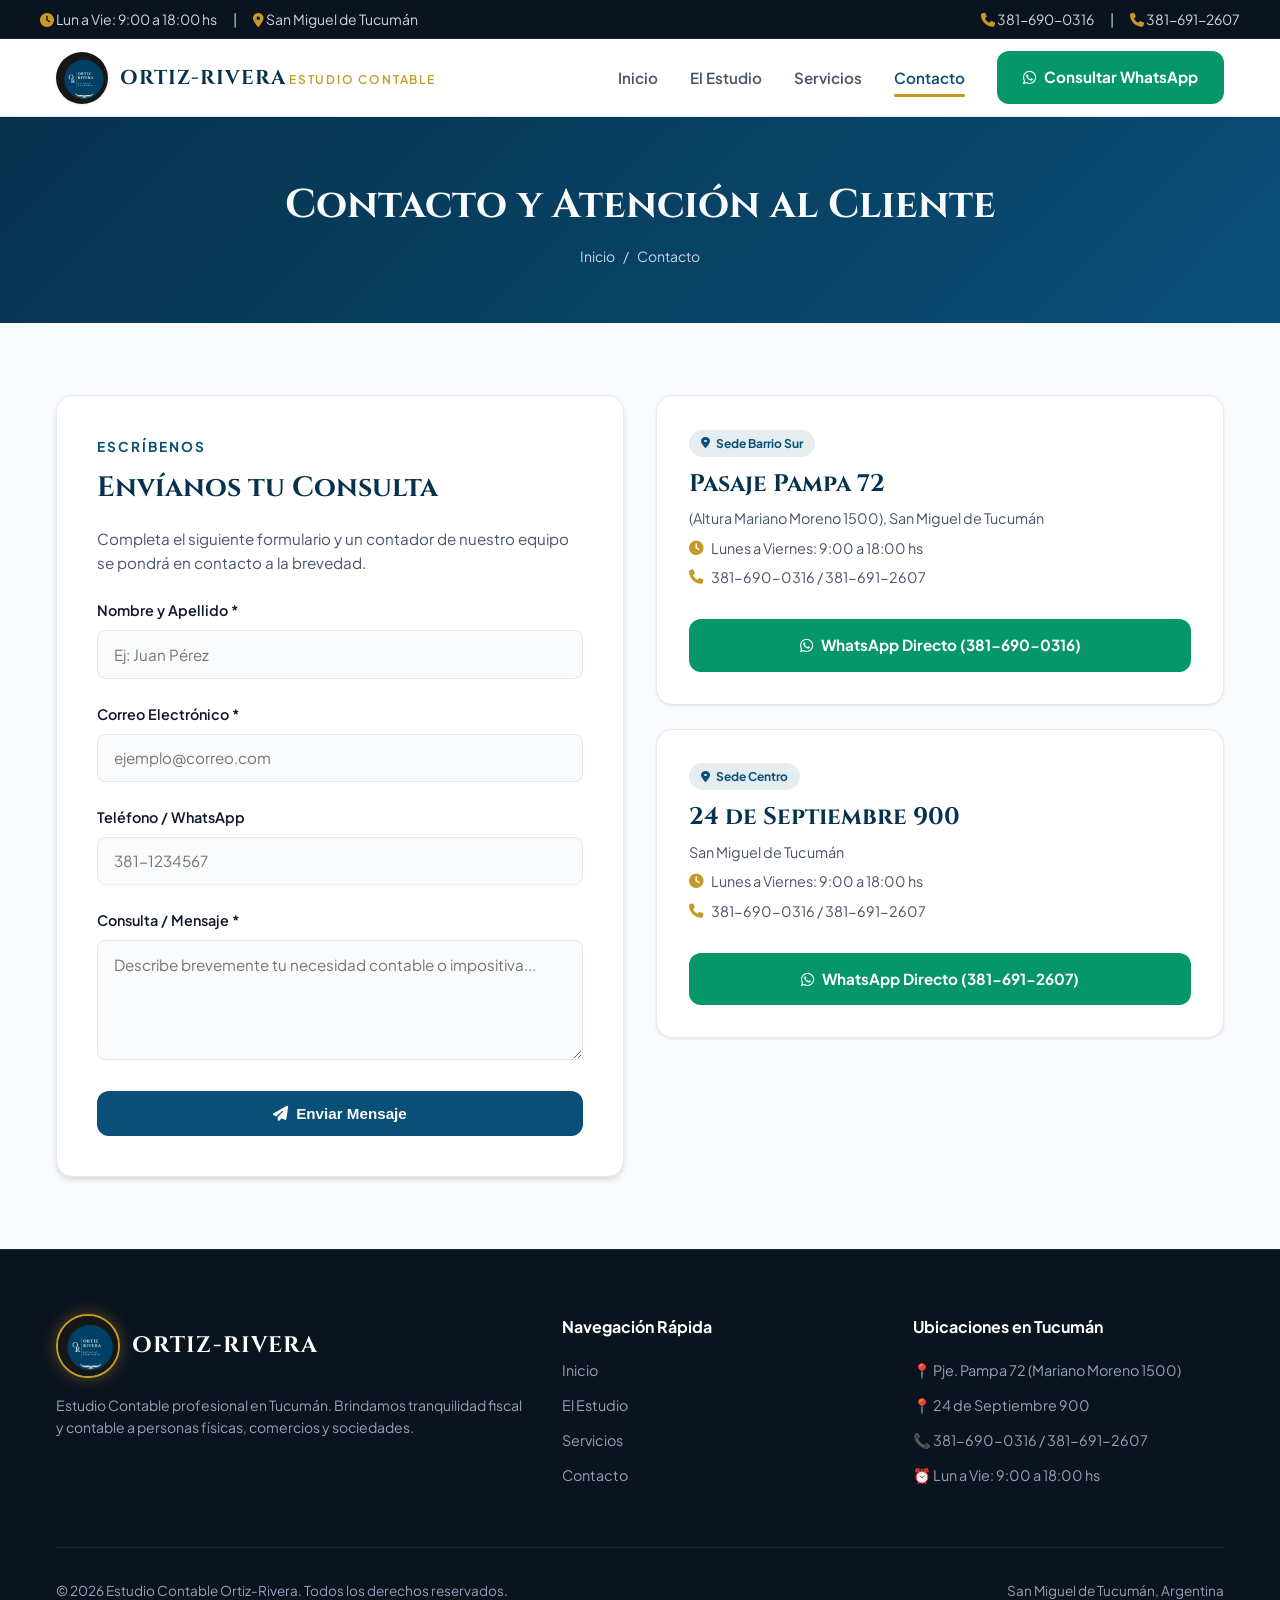
==== contacto.html @ a50202bd "Initial commit - Estudio Contable Ortiz-Rivera" ====
<!DOCTYPE html>
<html lang="es">
<head>
    <meta charset="UTF-8">
    <meta name="viewport" content="width=device-width, initial-scale=1.0">
    <title>Contacto y Sucursales | Estudio Contable Ortiz-Rivera Tucumán</title>
    <meta name="description" content="Contacta al Estudio Contable Ortiz-Rivera en San Miguel de Tucumán. Sedes en Pje. Pampa 72 y 24 de Septiembre 900. Teléfonos: 381-690-0316 y 381-691-2607.">
    <link rel="canonical" href="https://www.ortizrivera.com.ar/contacto.html">
    
    <!-- Open Graph -->
    <meta property="og:title" content="Contacto | Estudio Contable Ortiz-Rivera">
    <meta property="og:description" content="Ubicaciones, teléfonos y atención directa por WhatsApp en San Miguel de Tucumán.">
    <meta property="og:image" content="images/logo.png">
    <meta property="og:url" content="https://www.ortizrivera.com.ar/contacto.html">
    
    <!-- Estilos y Fuentes -->
    <link rel="stylesheet" href="style.css">
    <link rel="stylesheet" href="https://cdnjs.cloudflare.com/ajax/libs/font-awesome/6.4.0/css/all.min.css">
    <link rel="preconnect" href="https://fonts.googleapis.com">
    <link rel="preconnect" href="https://fonts.gstatic.com" crossorigin>
    <link href="https://fonts.googleapis.com/css2?family=Cinzel:wght@500;700&family=Plus+Jakarta+Sans:wght@300;400;500;600;700&display=swap" rel="stylesheet">
    
    <!-- JavaScript -->
    <script src="script.js" defer></script>

    <style>
        .form-feedback {
            display: none;
            padding: 1rem;
            border-radius: var(--radius-md);
            margin-top: 1rem;
            font-size: 0.9rem;
            font-weight: 600;
        }
        .form-feedback.success {
            background-color: #D1FAE5;
            color: #065F46;
            border: 1px solid #10B981;
        }
        .form-feedback.error {
            background-color: #FEE2E2;
            color: #991B1B;
            border: 1px solid #EF4444;
        }
    </style>
</head>
<body>

    <!-- Enlace de Salto para Accesibilidad -->
    <a href="#main-content" class="skip-link">Saltar al contenido principal</a>

    <!-- Top Bar -->
    <div class="top-bar">
        <div class="top-bar-container">
            <div class="top-bar-info">
                <span><i class="fa-solid fa-clock" aria-hidden="true"></i> Lun a Vie: 9:00 a 18:00 hs</span>
                <span>|</span>
                <span><i class="fa-solid fa-location-dot" aria-hidden="true"></i> San Miguel de Tucumán</span>
            </div>
            <div class="top-bar-phones">
                <a href="tel:3816900316"><i class="fa-solid fa-phone" aria-hidden="true"></i> 381-690-0316</a>
                <span>|</span>
                <a href="tel:3816912607"><i class="fa-solid fa-phone" aria-hidden="true"></i> 381-691-2607</a>
            </div>
        </div>
    </div>

    <!-- Navegación -->
    <header class="site-header">
        <div class="nav-container">
            <a href="index.html" class="brand-logo">
                <img src="images/logo.png" alt="Logo Estudio Contable Ortiz-Rivera">
                <div class="brand-title-group">
                    <span class="brand-title">ORTIZ-RIVERA</span>
                    <span class="brand-subtitle">Estudio Contable</span>
                </div>
            </a>

            <button class="mobile-toggle" id="mobile-toggle" aria-label="Abrir menú de navegación" aria-expanded="false" aria-controls="nav-menu">
                <i class="fa-solid fa-bars" aria-hidden="true"></i>
            </button>

            <nav>
                <ul class="nav-menu" id="nav-menu">
                    <li><a href="index.html" class="nav-link">Inicio</a></li>
                    <li><a href="nosotros.html" class="nav-link">El Estudio</a></li>
                    <li><a href="servicios.html" class="nav-link">Servicios</a></li>
                    <li><a href="contacto.html" class="nav-link active" aria-current="page">Contacto</a></li>
                    <li>
                        <a href="https://wa.me/5493816900316?text=Hola,%20quisiera%20hacer%20una%20consulta%20contable" target="_blank" class="btn btn-whatsapp">
                            <i class="fa-brands fa-whatsapp" aria-hidden="true"></i> Consultar WhatsApp
                        </a>
                    </li>
                </ul>
            </nav>
        </div>
    </header>

    <!-- Encabezado de la Página -->
    <div class="page-header">
        <h1>Contacto y Atención al Cliente</h1>
        <div class="breadcrumbs">
            <a href="index.html">Inicio</a>
            <span>/</span>
            <span>Contacto</span>
        </div>
    </div>

    <!-- Contenido Principal -->
    <main id="main-content">

        <section class="section-padding">
            <div class="container">
                <div class="grid-2">

                    <!-- Formulario de Contacto -->
                    <div class="contact-form">
                        <span class="section-tag">Escríbenos</span>
                        <h2 class="card-title" style="font-size: 1.75rem; margin-bottom: 1rem;">Envíanos tu Consulta</h2>
                        <p style="color: var(--text-secondary); margin-bottom: 1.5rem; font-size: 0.95rem;">
                            Completa el siguiente formulario y un contador de nuestro equipo se pondrá en contacto a la brevedad.
                        </p>

                        <form id="contact-form" novalidate>
                            <div class="form-group">
                                <label for="nombre" class="form-label">Nombre y Apellido *</label>
                                <input type="text" id="nombre" name="nombre" class="form-control" placeholder="Ej: Juan Pérez" required>
                            </div>

                            <div class="form-group">
                                <label for="email" class="form-label">Correo Electrónico *</label>
                                <input type="email" id="email" name="email" class="form-control" placeholder="ejemplo@correo.com" required>
                            </div>

                            <div class="form-group">
                                <label for="telefono" class="form-label">Teléfono / WhatsApp</label>
                                <input type="tel" id="telefono" name="telefono" class="form-control" placeholder="381-1234567">
                            </div>

                            <div class="form-group">
                                <label for="mensaje" class="form-label">Consulta / Mensaje *</label>
                                <textarea id="mensaje" name="mensaje" class="form-control" placeholder="Describe brevemente tu necesidad contable o impositiva..." required></textarea>
                            </div>

                            <button type="submit" class="btn btn-primary" style="width: 100%;">
                                <i class="fa-solid fa-paper-plane" aria-hidden="true"></i> Enviar Mensaje
                            </button>

                            <div id="form-feedback" class="form-feedback" aria-live="polite"></div>
                        </form>
                    </div>

                    <!-- Información de Sedes -->
                    <div style="display: flex; flex-direction: column; gap: 1.5rem;">
                        <div class="branch-card">
                            <div>
                                <span class="branch-badge"><i class="fa-solid fa-location-dot" aria-hidden="true"></i> Sede Barrio Sur</span>
                                <h3 class="branch-name">Pasaje Pampa 72</h3>
                                <p class="branch-detail">(Altura Mariano Moreno 1500), San Miguel de Tucumán</p>
                                <p class="branch-detail"><i class="fa-solid fa-clock" aria-hidden="true"></i> Lunes a Viernes: 9:00 a 18:00 hs</p>
                                <p class="branch-detail"><i class="fa-solid fa-phone" aria-hidden="true"></i> 381-690-0316 / 381-691-2607</p>
                            </div>
                            <a href="https://wa.me/5493816900316?text=Hola,%20quisiera%20coordinar%20una%20reunion%20en%20Pje%20Pampa%2072" target="_blank" class="btn btn-whatsapp">
                                <i class="fa-brands fa-whatsapp" aria-hidden="true"></i> WhatsApp Directo (381-690-0316)
                            </a>
                        </div>

                        <div class="branch-card">
                            <div>
                                <span class="branch-badge"><i class="fa-solid fa-location-dot" aria-hidden="true"></i> Sede Centro</span>
                                <h3 class="branch-name">24 de Septiembre 900</h3>
                                <p class="branch-detail">San Miguel de Tucumán</p>
                                <p class="branch-detail"><i class="fa-solid fa-clock" aria-hidden="true"></i> Lunes a Viernes: 9:00 a 18:00 hs</p>
                                <p class="branch-detail"><i class="fa-solid fa-phone" aria-hidden="true"></i> 381-690-0316 / 381-691-2607</p>
                            </div>
                            <a href="https://wa.me/5493816912607?text=Hola,%20quisiera%20coordinar%20una%20reunion%20en%2024%20de%20Septiembre%20900" target="_blank" class="btn btn-whatsapp">
                                <i class="fa-brands fa-whatsapp" aria-hidden="true"></i> WhatsApp Directo (381-691-2607)
                            </a>
                        </div>
                    </div>

                </div>
            </div>
        </section>

    </main>

    <!-- Footer -->
    <footer class="site-footer">
        <div class="container">
            <div class="footer-grid">
                <div>
                    <div class="footer-brand">
                        <img src="images/logo.png" alt="Logo Ortiz-Rivera">
                        <span>ORTIZ-RIVERA</span>
                    </div>
                    <p style="font-size: 0.875rem; line-height: 1.6;">Estudio Contable profesional en Tucumán. Brindamos tranquilidad fiscal y contable a personas físicas, comercios y sociedades.</p>
                </div>
                <div>
                    <h4 class="footer-title">Navegación Rápida</h4>
                    <ul class="footer-links">
                        <li><a href="index.html">Inicio</a></li>
                        <li><a href="nosotros.html">El Estudio</a></li>
                        <li><a href="servicios.html">Servicios</a></li>
                        <li><a href="contacto.html">Contacto</a></li>
                    </ul>
                </div>
                <div>
                    <h4 class="footer-title">Ubicaciones en Tucumán</h4>
                    <ul class="footer-links">
                        <li>📍 Pje. Pampa 72 (Mariano Moreno 1500)</li>
                        <li>📍 24 de Septiembre 900</li>
                        <li>📞 381-690-0316 / 381-691-2607</li>
                        <li>⏰ Lun a Vie: 9:00 a 18:00 hs</li>
                    </ul>
                </div>
            </div>
            <div class="footer-bottom">
                <p>&copy; 2026 Estudio Contable Ortiz-Rivera. Todos los derechos reservados.</p>
                <p>San Miguel de Tucumán, Argentina</p>
            </div>
        </div>
    </footer>

</body>
</html>
---- style.css ----
/* ==========================================================================
   Estudio Contable Ortiz-Rivera - Hoja de Estilos Principal (style.css)
   Diseño Responsive, Accesible y Optimizado para SEO
   ========================================================================== */

/* --- Variables CSS --- */
:root {
    --primary-navy: #0A4F78;
    --dark-navy: #06324D;
    --light-navy: #13679A;
    --gold-accent: #C59B27;
    --gold-hover: #D97706;
    --whatsapp-green: #059669;
    --whatsapp-hover: #047857;
    
    --bg-light: #F8FAFC;
    --bg-white: #FFFFFF;
    --bg-dark: #0B131F;
    --surface-card: #FFFFFF;
    
    --text-primary: #0F172A;
    --text-secondary: #475569;
    --text-muted: #64748B;
    --text-light: #F8FAFC;
    
    --border-color: #E2E8F0;
    --border-focus: #0A4F78;
    
    --font-serif: 'Cinzel', serif;
    --font-sans: 'Plus Jakarta Sans', -apple-system, BlinkMacSystemFont, "Segoe UI", Roboto, sans-serif;
    
    --transition-fast: 0.2s ease;
    --transition-normal: 0.3s ease;
    --shadow-sm: 0 1px 3px rgba(0,0,0,0.08);
    --shadow-md: 0 4px 6px -1px rgba(0,0,0,0.1), 0 2px 4px -1px rgba(0,0,0,0.06);
    --shadow-lg: 0 10px 15px -3px rgba(0,0,0,0.1), 0 4px 6px -2px rgba(0,0,0,0.05);
    --shadow-xl: 0 20px 25px -5px rgba(0,0,0,0.1), 0 10px 10px -5px rgba(0,0,0,0.04);
    
    --radius-sm: 0.375rem;
    --radius-md: 0.5rem;
    --radius-lg: 0.75rem;
    --radius-xl: 1rem;
    --radius-full: 9999px;
}

/* --- Reset y Base --- */
*, *::before, *::after {
    box-sizing: border-box;
    margin: 0;
    padding: 0;
}

html {
    scroll-behavior: smooth;
    font-size: 16px;
}

body {
    font-family: var(--font-sans);
    background-color: var(--bg-light);
    color: var(--text-primary);
    line-height: 1.6;
    min-height: 100vh;
    display: flex;
    flex-direction: column;
}

main {
    flex: 1;
}

img {
    max-width: 100%;
    height: auto;
    display: block;
}

a {
    color: inherit;
    text-decoration: none;
    transition: color var(--transition-fast);
}

/* --- Accesibilidad: Enlace de Salto --- */
.skip-link {
    position: absolute;
    top: -100px;
    left: 1rem;
    background: var(--gold-accent);
    color: #000;
    padding: 0.75rem 1.25rem;
    font-weight: 700;
    border-radius: var(--radius-md);
    z-index: 9999;
    transition: top var(--transition-fast);
}

.skip-link:focus {
    top: 1rem;
}

:focus-visible {
    outline: 3px solid var(--gold-accent);
    outline-offset: 2px;
}

/* --- Top Bar --- */
.top-bar {
    background-color: var(--bg-dark);
    color: #CBD5E1;
    font-size: 0.875rem;
    padding: 0.5rem 1rem;
    border-bottom: 1px solid #1E293B;
}

.top-bar-container {
    max-width: 1200px;
    margin: 0 auto;
    display: flex;
    flex-wrap: wrap;
    justify-content: space-between;
    align-items: center;
    gap: 0.75rem;
}

.top-bar-info, .top-bar-phones {
    display: flex;
    align-items: center;
    gap: 1rem;
}

.top-bar-info i, .top-bar-phones i {
    color: var(--gold-accent);
}

.top-bar a:hover {
    color: var(--gold-accent);
}

/* --- Header & Navegación --- */
.site-header {
    position: sticky;
    top: 0;
    z-index: 1000;
    background-color: rgba(255, 255, 255, 0.96);
    backdrop-filter: blur(10px);
    border-bottom: 1px solid var(--border-color);
    box-shadow: var(--shadow-sm);
}

.nav-container {
    max-width: 1200px;
    margin: 0 auto;
    padding: 0.75rem 1rem;
    display: flex;
    justify-content: space-between;
    align-items: center;
}

.brand-logo {
    display: flex;
    align-items: center;
    gap: 0.75rem;
}

.brand-logo img {
    height: 52px;
    width: 52px;
    border-radius: var(--radius-full);
    object-fit: cover;
    box-shadow: var(--shadow-sm);
}

.brand-title {
    font-family: var(--font-serif);
    font-weight: 700;
    font-size: 1.25rem;
    color: var(--dark-navy);
    letter-spacing: 0.05em;
    line-height: 1.1;
}

.brand-subtitle {
    font-size: 0.75rem;
    font-weight: 600;
    color: var(--gold-accent);
    text-transform: uppercase;
    letter-spacing: 0.15em;
}

/* Menú de Navegación */
.nav-menu {
    display: flex;
    align-items: center;
    gap: 2rem;
    list-style: none;
}

.nav-link {
    font-weight: 600;
    font-size: 0.95rem;
    color: var(--text-secondary);
    padding: 0.5rem 0;
    position: relative;
}

.nav-link:hover, .nav-link.active {
    color: var(--primary-navy);
}

.nav-link.active::after {
    content: '';
    position: absolute;
    bottom: -2px;
    left: 0;
    width: 100%;
    height: 3px;
    background-color: var(--gold-accent);
    border-radius: var(--radius-full);
}

/* Botón Hamburguesa Móvil */
.mobile-toggle {
    display: none;
    background: none;
    border: none;
    font-size: 1.5rem;
    color: var(--dark-navy);
    cursor: pointer;
    padding: 0.5rem;
}

/* --- Componentes del Botón --- */
.btn {
    display: inline-flex;
    align-items: center;
    justify-content: center;
    gap: 0.5rem;
    padding: 0.75rem 1.5rem;
    font-weight: 700;
    font-size: 0.95rem;
    border-radius: var(--radius-lg);
    cursor: pointer;
    border: 2px solid transparent;
    transition: all var(--transition-normal);
}

.btn-primary {
    background-color: var(--primary-navy);
    color: var(--bg-white);
}

.btn-primary:hover {
    background-color: var(--dark-navy);
    box-shadow: var(--shadow-md);
}

.btn-gold {
    background-color: var(--gold-accent);
    color: #000;
}

.btn-gold:hover {
    background-color: var(--gold-hover);
    color: #000;
    box-shadow: var(--shadow-md);
}

.btn-whatsapp {
    background-color: var(--whatsapp-green);
    color: var(--bg-white);
}

.btn-whatsapp:hover {
    background-color: var(--whatsapp-hover);
    color: var(--bg-white);
    box-shadow: var(--shadow-md);
}

.btn-outline {
    border-color: var(--border-color);
    background-color: transparent;
    color: var(--text-primary);
}

.btn-outline:hover {
    background-color: var(--border-color);
}

/* --- Hero Section --- */
.hero-section {
    background: linear-gradient(135deg, #06324D 0%, #0A4F78 60%, #0F2537 100%);
    color: var(--text-light);
    padding: 5rem 1rem;
    position: relative;
    overflow: hidden;
}

.hero-container {
    max-width: 1200px;
    margin: 0 auto;
    display: grid;
    grid-template-columns: 1fr;
    gap: 3rem;
    align-items: center;
}

@media (min-width: 992px) {
    .hero-container {
        grid-template-columns: 1.2fr 0.8fr;
    }
}

.hero-badge {
    display: inline-flex;
    align-items: center;
    gap: 0.5rem;
    background: rgba(255, 255, 255, 0.12);
    backdrop-filter: blur(5px);
    padding: 0.4rem 1rem;
    border-radius: var(--radius-full);
    font-size: 0.85rem;
    font-weight: 600;
    color: var(--gold-accent);
    border: 1px solid rgba(255, 255, 255, 0.15);
    margin-bottom: 1rem;
}

.hero-title {
    font-family: var(--font-serif);
    font-size: 2.5rem;
    font-weight: 700;
    line-height: 1.2;
    margin-bottom: 1.25rem;
}

@media (min-width: 768px) {
    .hero-title {
        font-size: 3.25rem;
    }
}

.hero-description {
    font-size: 1.125rem;
    color: #E2E8F0;
    margin-bottom: 2rem;
    max-width: 650px;
}

.hero-actions {
    display: flex;
    flex-wrap: wrap;
    gap: 1rem;
}

.hero-logo-wrapper {
    display: flex;
    justify-content: center;
    align-items: center;
}

.hero-logo-card {
    width: 260px;
    height: 260px;
    border-radius: var(--radius-full);
    padding: 8px;
    background: linear-gradient(135deg, var(--gold-accent), var(--primary-navy));
    box-shadow: var(--shadow-xl);
}

.hero-logo-card img {
    width: 100%;
    height: 100%;
    border-radius: var(--radius-full);
    object-fit: cover;
}

/* --- Breadcrumbs / Encabezado Interno --- */
.page-header {
    background: linear-gradient(135deg, var(--dark-navy) 0%, var(--primary-navy) 100%);
    color: var(--text-light);
    padding: 3.5rem 1rem;
    text-align: center;
}

.page-header h1 {
    font-family: var(--font-serif);
    font-size: 2.5rem;
    font-weight: 700;
    margin-bottom: 0.5rem;
}

.breadcrumbs {
    display: flex;
    justify-content: center;
    gap: 0.5rem;
    font-size: 0.875rem;
    color: #CBD5E1;
}

.breadcrumbs a:hover {
    color: var(--gold-accent);
}

/* --- Contenedor Global y Secciones --- */
.container {
    max-width: 1200px;
    margin: 0 auto;
    padding: 0 1rem;
}

.section-padding {
    padding: 4.5rem 0;
}

.section-title-wrapper {
    text-align: center;
    max-width: 700px;
    margin: 0 auto 3.5rem auto;
}

.section-tag {
    font-size: 0.85rem;
    font-weight: 700;
    text-transform: uppercase;
    letter-spacing: 0.15em;
    color: var(--primary-navy);
    margin-bottom: 0.5rem;
    display: block;
}

.section-title {
    font-family: var(--font-serif);
    font-size: 2.25rem;
    color: var(--dark-navy);
    font-weight: 700;
    line-height: 1.25;
}

.section-description {
    color: var(--text-secondary);
    font-size: 1.05rem;
    margin-top: 0.75rem;
}

/* --- Grillas y Cards --- */
.grid-2 {
    display: grid;
    grid-template-columns: 1fr;
    gap: 2rem;
}

.grid-3 {
    display: grid;
    grid-template-columns: 1fr;
    gap: 2rem;
}

@media (min-width: 768px) {
    .grid-2 { grid-template-columns: repeat(2, 1fr); }
    .grid-3 { grid-template-columns: repeat(2, 1fr); }
}

@media (min-width: 1024px) {
    .grid-3 { grid-template-columns: repeat(3, 1fr); }
}

.card {
    background-color: var(--surface-card);
    border-radius: var(--radius-xl);
    padding: 2rem;
    border: 1px solid var(--border-color);
    box-shadow: var(--shadow-sm);
    transition: transform var(--transition-normal), box-shadow var(--transition-normal);
}

.card:hover {
    transform: translateY(-4px);
    box-shadow: var(--shadow-lg);
}

.card-icon {
    width: 56px;
    height: 56px;
    background-color: rgba(10, 79, 120, 0.08);
    color: var(--primary-navy);
    border-radius: var(--radius-lg);
    display: flex;
    align-items: center;
    justify-content: center;
    font-size: 1.5rem;
    margin-bottom: 1.25rem;
}

.card-title {
    font-family: var(--font-serif);
    font-size: 1.25rem;
    color: var(--dark-navy);
    font-weight: 700;
    margin-bottom: 0.75rem;
}

.card-text {
    color: var(--text-secondary);
    font-size: 0.95rem;
    margin-bottom: 1.25rem;
}

.card-list {
    list-style: none;
    font-size: 0.875rem;
    color: var(--text-muted);
}

.card-list li {
    display: flex;
    align-items: center;
    gap: 0.5rem;
    margin-bottom: 0.5rem;
}

.card-list li i {
    color: var(--whatsapp-green);
}

/* --- Sucursales / Tarjetas de Ubicación --- */
.branch-card {
    background-color: var(--bg-white);
    border-radius: var(--radius-xl);
    border: 1px solid var(--border-color);
    padding: 2rem;
    display: flex;
    flex-direction: column;
    justify-content: space-between;
    gap: 1.5rem;
    box-shadow: var(--shadow-sm);
}

.branch-badge {
    display: inline-flex;
    align-items: center;
    gap: 0.4rem;
    background-color: rgba(10, 79, 120, 0.1);
    color: var(--primary-navy);
    font-weight: 700;
    font-size: 0.75rem;
    padding: 0.25rem 0.75rem;
    border-radius: var(--radius-full);
}

.branch-name {
    font-family: var(--font-serif);
    font-size: 1.5rem;
    color: var(--dark-navy);
    font-weight: 700;
    margin: 0.5rem 0 0.25rem 0;
}

.branch-detail {
    font-size: 0.9rem;
    color: var(--text-secondary);
    display: flex;
    align-items: center;
    gap: 0.5rem;
    margin-bottom: 0.4rem;
}

.branch-detail i {
    color: var(--gold-accent);
}

/* --- Formulario de Contacto --- */
.contact-form {
    background-color: var(--bg-white);
    padding: 2.5rem;
    border-radius: var(--radius-xl);
    border: 1px solid var(--border-color);
    box-shadow: var(--shadow-md);
}

.form-group {
    margin-bottom: 1.5rem;
}

.form-label {
    display: block;
    font-weight: 600;
    font-size: 0.9rem;
    color: var(--text-primary);
    margin-bottom: 0.5rem;
}

.form-control {
    width: 100%;
    padding: 0.85rem 1rem;
    font-family: var(--font-sans);
    font-size: 0.95rem;
    border: 1px solid var(--border-color);
    border-radius: var(--radius-md);
    background-color: var(--bg-light);
    transition: border-color var(--transition-fast), box-shadow var(--transition-fast);
}

.form-control:focus {
    outline: none;
    border-color: var(--primary-navy);
    background-color: var(--bg-white);
    box-shadow: 0 0 0 3px rgba(10, 79, 120, 0.15);
}

textarea.form-control {
    resize: vertical;
    min-height: 120px;
}

/* --- Footer --- */
.site-footer {
    background-color: var(--bg-dark);
    color: #94A3B8;
    padding: 4rem 0 2rem 0;
    border-top: 1px solid #1E293B;
}

.footer-grid {
    display: grid;
    grid-template-columns: 1fr;
    gap: 2.5rem;
    margin-bottom: 3rem;
}

@media (min-width: 768px) {
    .footer-grid {
        grid-template-columns: 1.5fr 1fr 1fr;
    }
}

.footer-brand {
    display: flex;
    align-items: center;
    gap: 0.75rem;
    margin-bottom: 1rem;
}

.footer-brand img {
    height: 64px;
    width: 64px;
    border-radius: var(--radius-full);
    border: 2.5px solid var(--gold-accent);
    box-shadow: 0 0 16px rgba(197, 155, 39, 0.4);
    background-color: var(--primary-navy);
    object-fit: cover;
    transition: transform var(--transition-normal);
}

.footer-brand img:hover {
    transform: scale(1.08);
}

.footer-brand span {
    font-family: var(--font-serif);
    font-size: 1.4rem;
    color: var(--bg-white);
    font-weight: 700;
    letter-spacing: 0.05em;
}

.footer-title {
    color: var(--bg-white);
    font-size: 1rem;
    font-weight: 700;
    margin-bottom: 1.25rem;
}

.footer-links {
    list-style: none;
    font-size: 0.9rem;
}

.footer-links li {
    margin-bottom: 0.75rem;
}

.footer-links a:hover {
    color: var(--gold-accent);
}

.footer-bottom {
    border-top: 1px solid #1E293B;
    padding-top: 2rem;
    display: flex;
    flex-wrap: wrap;
    justify-content: space-between;
    align-items: center;
    gap: 1rem;
    font-size: 0.85rem;
}

/* Responsive Menu Dropdown */
@media (max-width: 767px) {
    .mobile-toggle {
        display: block;
    }
    
    .nav-menu {
        position: absolute;
        top: 100%;
        left: 0;
        width: 100%;
        background-color: var(--bg-white);
        flex-direction: column;
        align-items: flex-start;
        padding: 1.5rem;
        gap: 1.25rem;
        border-bottom: 1px solid var(--border-color);
        box-shadow: var(--shadow-md);
        display: none;
    }
    
    .nav-menu.show {
        display: flex;
    }
}
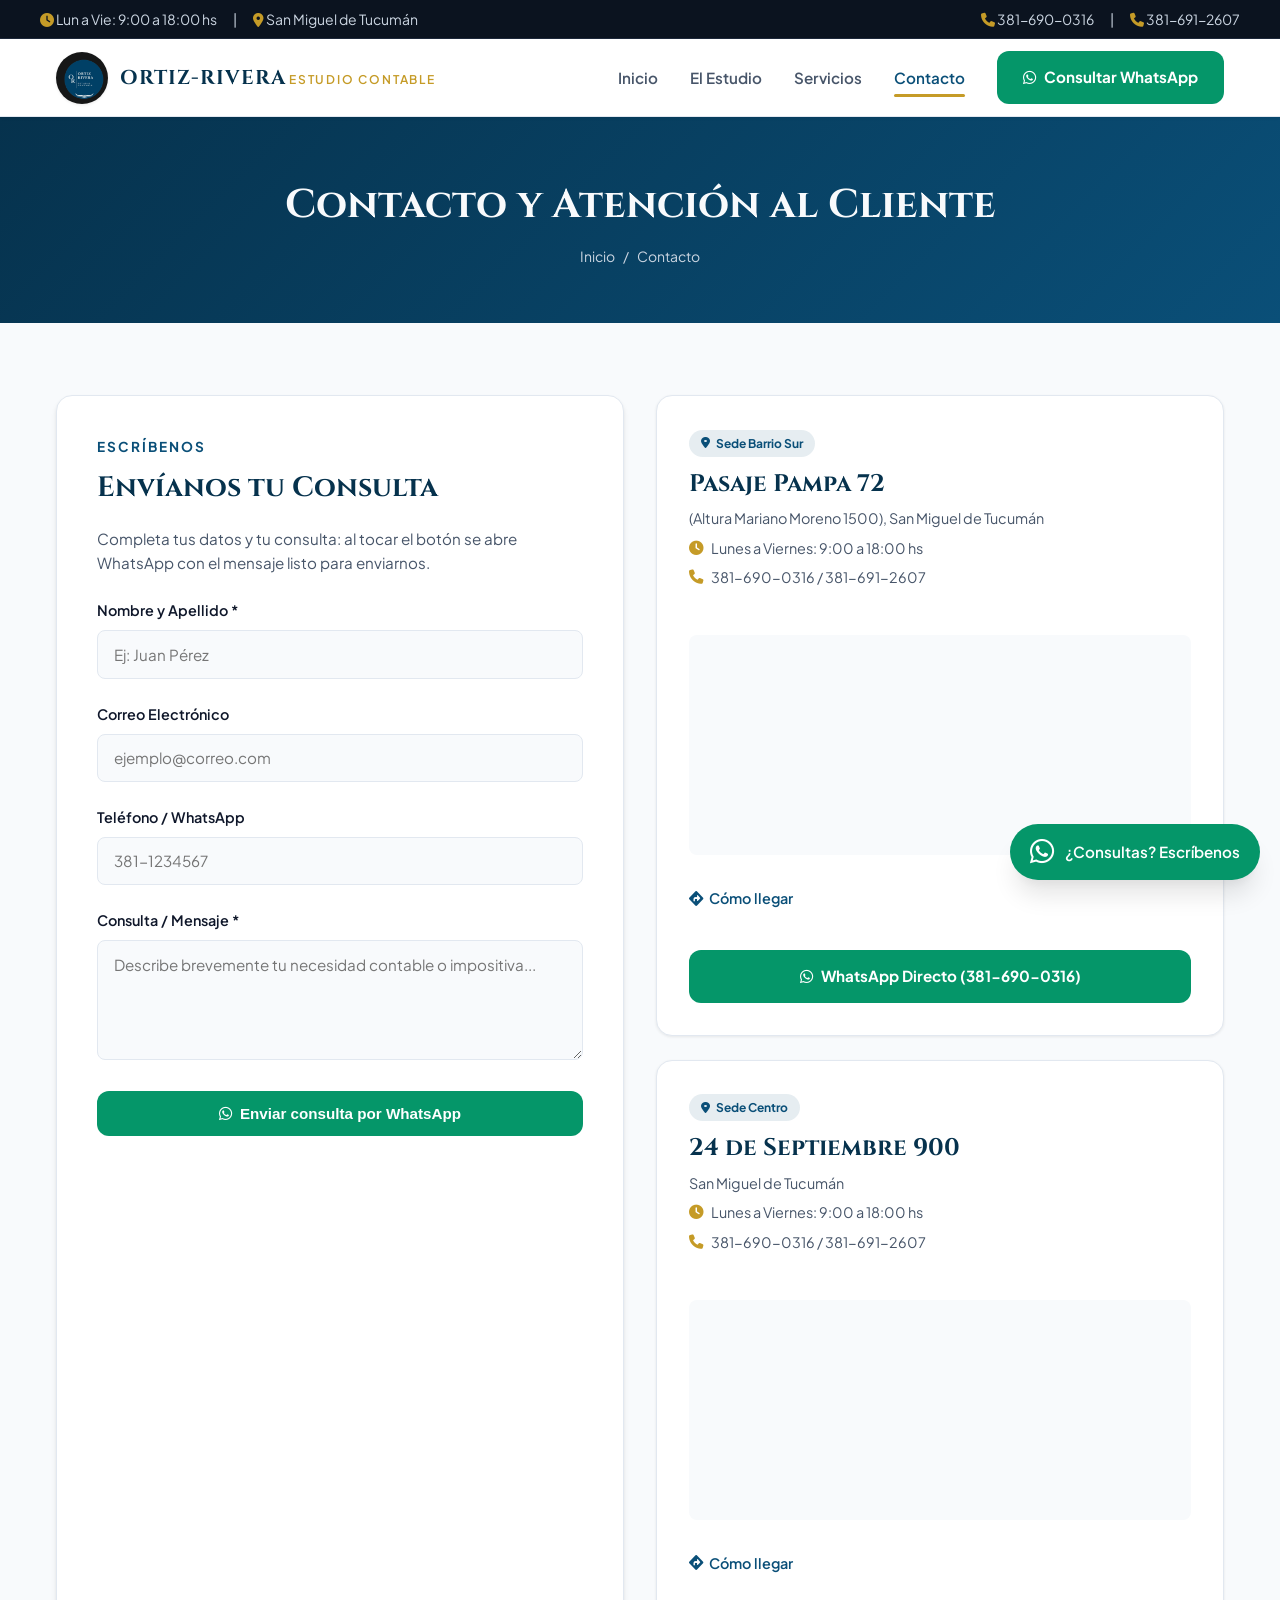
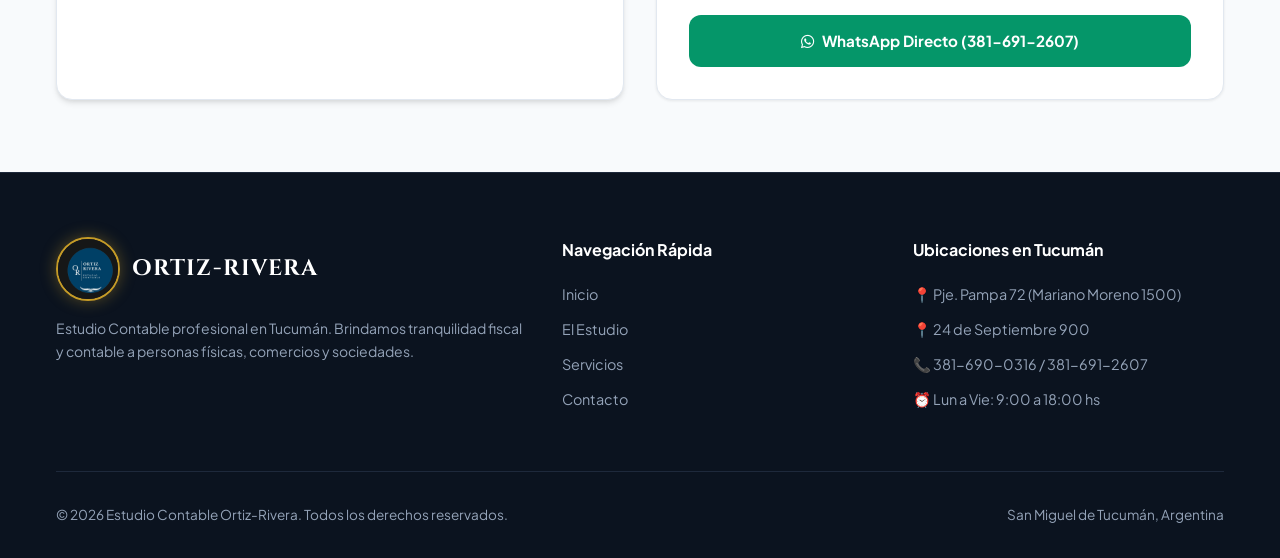
==== commit 48f3b023: "Mejoras: ARCA, formulario, SEO, mapas, favicon y botón WhatsApp" ====
--- a/contacto.html
+++ b/contacto.html
@@ -5,13 +5,26 @@
     <meta name="viewport" content="width=device-width, initial-scale=1.0">
     <title>Contacto y Sucursales | Estudio Contable Ortiz-Rivera Tucumán</title>
     <meta name="description" content="Contacta al Estudio Contable Ortiz-Rivera en San Miguel de Tucumán. Sedes en Pje. Pampa 72 y 24 de Septiembre 900. Teléfonos: 381-690-0316 y 381-691-2607.">
-    <link rel="canonical" href="https://www.ortizrivera.com.ar/contacto.html">
+    <link rel="canonical" href="https://www.ortizrivera.com.ar/contacto">
     
     <!-- Open Graph -->
     <meta property="og:title" content="Contacto | Estudio Contable Ortiz-Rivera">
     <meta property="og:description" content="Ubicaciones, teléfonos y atención directa por WhatsApp en San Miguel de Tucumán.">
-    <meta property="og:image" content="images/logo.png">
-    <meta property="og:url" content="https://www.ortizrivera.com.ar/contacto.html">
+    <meta property="og:url" content="https://www.ortizrivera.com.ar/contacto">
+    <meta property="og:image" content="https://www.ortizrivera.com.ar/images/og-image.jpg">
+    <meta property="og:image:width" content="1200">
+    <meta property="og:image:height" content="630">
+    <meta property="og:image:alt" content="Estudio Contable Ortiz-Rivera - San Miguel de Tucumán">
+    <meta property="og:locale" content="es_AR">
+    <meta property="og:site_name" content="Estudio Contable Ortiz-Rivera">
+    <meta name="twitter:card" content="summary_large_image">
+
+    <!-- Íconos -->
+    <link rel="icon" href="/favicon.ico" sizes="any">
+    <link rel="icon" type="image/png" sizes="32x32" href="/images/favicon-32.png">
+    <link rel="icon" type="image/png" sizes="192x192" href="/images/favicon-192.png">
+    <link rel="apple-touch-icon" href="/images/apple-touch-icon.png">
+    <meta name="theme-color" content="#0A4F78">
     
     <!-- Estilos y Fuentes -->
     <link rel="stylesheet" href="style.css">
@@ -20,6 +33,98 @@
     <link rel="preconnect" href="https://fonts.gstatic.com" crossorigin>
     <link href="https://fonts.googleapis.com/css2?family=Cinzel:wght@500;700&family=Plus+Jakarta+Sans:wght@300;400;500;600;700&display=swap" rel="stylesheet">
     
+    <!-- Datos estructurados para Google -->
+    <script type="application/ld+json">
+{
+  "@context": "https://schema.org",
+  "@graph": [
+    {
+      "@type": "Organization",
+      "@id": "https://www.ortizrivera.com.ar/#organizacion",
+      "name": "Estudio Contable Ortiz-Rivera",
+      "url": "https://www.ortizrivera.com.ar/",
+      "logo": "https://www.ortizrivera.com.ar/images/favicon-192.png",
+      "telephone": "+54 381 690-0316",
+      "contactPoint": [
+        {
+          "@type": "ContactPoint",
+          "telephone": "+54 381 690-0316",
+          "contactType": "customer service",
+          "areaServed": "AR",
+          "availableLanguage": "Spanish"
+        }
+      ]
+    },
+    {
+      "@type": "AccountingService",
+      "name": "Estudio Contable Ortiz-Rivera - Sede Barrio Sur",
+      "parentOrganization": {
+        "@id": "https://www.ortizrivera.com.ar/#organizacion"
+      },
+      "url": "https://www.ortizrivera.com.ar/contacto",
+      "image": "https://www.ortizrivera.com.ar/images/og-image.jpg",
+      "telephone": "+54 381 690-0316",
+      "priceRange": "$$",
+      "address": {
+        "@type": "PostalAddress",
+        "streetAddress": "Pasaje Pampa 72 (altura Mariano Moreno 1500)",
+        "addressLocality": "San Miguel de Tucumán",
+        "addressRegion": "Tucumán",
+        "addressCountry": "AR"
+      },
+      "openingHoursSpecification": [
+        {
+          "@type": "OpeningHoursSpecification",
+          "dayOfWeek": [
+            "Monday",
+            "Tuesday",
+            "Wednesday",
+            "Thursday",
+            "Friday"
+          ],
+          "opens": "09:00",
+          "closes": "18:00"
+        }
+      ],
+      "areaServed": "Tucumán"
+    },
+    {
+      "@type": "AccountingService",
+      "name": "Estudio Contable Ortiz-Rivera - Sede Centro",
+      "parentOrganization": {
+        "@id": "https://www.ortizrivera.com.ar/#organizacion"
+      },
+      "url": "https://www.ortizrivera.com.ar/contacto",
+      "image": "https://www.ortizrivera.com.ar/images/og-image.jpg",
+      "telephone": "+54 381 691-2607",
+      "priceRange": "$$",
+      "address": {
+        "@type": "PostalAddress",
+        "streetAddress": "24 de Septiembre 900",
+        "addressLocality": "San Miguel de Tucumán",
+        "addressRegion": "Tucumán",
+        "addressCountry": "AR"
+      },
+      "openingHoursSpecification": [
+        {
+          "@type": "OpeningHoursSpecification",
+          "dayOfWeek": [
+            "Monday",
+            "Tuesday",
+            "Wednesday",
+            "Thursday",
+            "Friday"
+          ],
+          "opens": "09:00",
+          "closes": "18:00"
+        }
+      ],
+      "areaServed": "Tucumán"
+    }
+  ]
+}
+    </script>
+
     <!-- JavaScript -->
     <script src="script.js" defer></script>
 
@@ -68,7 +173,7 @@
     <!-- Navegación -->
     <header class="site-header">
         <div class="nav-container">
-            <a href="index.html" class="brand-logo">
+            <a href="/" class="brand-logo">
                 <img src="images/logo.png" alt="Logo Estudio Contable Ortiz-Rivera">
                 <div class="brand-title-group">
                     <span class="brand-title">ORTIZ-RIVERA</span>
@@ -82,10 +187,10 @@
 
             <nav>
                 <ul class="nav-menu" id="nav-menu">
-                    <li><a href="index.html" class="nav-link">Inicio</a></li>
-                    <li><a href="nosotros.html" class="nav-link">El Estudio</a></li>
-                    <li><a href="servicios.html" class="nav-link">Servicios</a></li>
-                    <li><a href="contacto.html" class="nav-link active" aria-current="page">Contacto</a></li>
+                    <li><a href="/" class="nav-link">Inicio</a></li>
+                    <li><a href="/nosotros" class="nav-link">El Estudio</a></li>
+                    <li><a href="/servicios" class="nav-link">Servicios</a></li>
+                    <li><a href="/contacto" class="nav-link active" aria-current="page">Contacto</a></li>
                     <li>
                         <a href="https://wa.me/5493816900316?text=Hola,%20quisiera%20hacer%20una%20consulta%20contable" target="_blank" class="btn btn-whatsapp">
                             <i class="fa-brands fa-whatsapp" aria-hidden="true"></i> Consultar WhatsApp
@@ -100,7 +205,7 @@
     <div class="page-header">
         <h1>Contacto y Atención al Cliente</h1>
         <div class="breadcrumbs">
-            <a href="index.html">Inicio</a>
+            <a href="/">Inicio</a>
             <span>/</span>
             <span>Contacto</span>
         </div>
@@ -118,7 +223,7 @@
                         <span class="section-tag">Escríbenos</span>
                         <h2 class="card-title" style="font-size: 1.75rem; margin-bottom: 1rem;">Envíanos tu Consulta</h2>
                         <p style="color: var(--text-secondary); margin-bottom: 1.5rem; font-size: 0.95rem;">
-                            Completa el siguiente formulario y un contador de nuestro equipo se pondrá en contacto a la brevedad.
+                            Completa tus datos y tu consulta: al tocar el botón se abre WhatsApp con el mensaje listo para enviarnos.
                         </p>
 
                         <form id="contact-form" novalidate>
@@ -128,8 +233,8 @@
                             </div>
 
                             <div class="form-group">
-                                <label for="email" class="form-label">Correo Electrónico *</label>
-                                <input type="email" id="email" name="email" class="form-control" placeholder="ejemplo@correo.com" required>
+                                <label for="email" class="form-label">Correo Electrónico</label>
+                                <input type="email" id="email" name="email" class="form-control" placeholder="ejemplo@correo.com">
                             </div>
 
                             <div class="form-group">
@@ -142,8 +247,8 @@
                                 <textarea id="mensaje" name="mensaje" class="form-control" placeholder="Describe brevemente tu necesidad contable o impositiva..." required></textarea>
                             </div>
 
-                            <button type="submit" class="btn btn-primary" style="width: 100%;">
-                                <i class="fa-solid fa-paper-plane" aria-hidden="true"></i> Enviar Mensaje
+                            <button type="submit" class="btn btn-whatsapp" style="width: 100%;">
+                                <i class="fa-brands fa-whatsapp" aria-hidden="true"></i> Enviar consulta por WhatsApp
                             </button>
 
                             <div id="form-feedback" class="form-feedback" aria-live="polite"></div>
@@ -160,6 +265,8 @@
                                 <p class="branch-detail"><i class="fa-solid fa-clock" aria-hidden="true"></i> Lunes a Viernes: 9:00 a 18:00 hs</p>
                                 <p class="branch-detail"><i class="fa-solid fa-phone" aria-hidden="true"></i> 381-690-0316 / 381-691-2607</p>
                             </div>
+                                                        <iframe class="branch-map" title="Mapa Sede Barrio Sur" loading="lazy" referrerpolicy="no-referrer-when-downgrade" src="https://www.google.com/maps?q=Pasaje+Pampa+72,+San+Miguel+de+Tucumán,+Tucumán&output=embed"></iframe>
+                            <a class="branch-map-link" href="https://www.google.com/maps/search/?api=1&query=Pasaje+Pampa+72,+San+Miguel+de+Tucumán,+Tucumán" target="_blank" rel="noopener"><i class="fa-solid fa-diamond-turn-right" aria-hidden="true"></i> Cómo llegar</a>
                             <a href="https://wa.me/5493816900316?text=Hola,%20quisiera%20coordinar%20una%20reunion%20en%20Pje%20Pampa%2072" target="_blank" class="btn btn-whatsapp">
                                 <i class="fa-brands fa-whatsapp" aria-hidden="true"></i> WhatsApp Directo (381-690-0316)
                             </a>
@@ -173,6 +280,8 @@
                                 <p class="branch-detail"><i class="fa-solid fa-clock" aria-hidden="true"></i> Lunes a Viernes: 9:00 a 18:00 hs</p>
                                 <p class="branch-detail"><i class="fa-solid fa-phone" aria-hidden="true"></i> 381-690-0316 / 381-691-2607</p>
                             </div>
+                                                        <iframe class="branch-map" title="Mapa Sede Centro" loading="lazy" referrerpolicy="no-referrer-when-downgrade" src="https://www.google.com/maps?q=24+de+Septiembre+900,+San+Miguel+de+Tucumán,+Tucumán&output=embed"></iframe>
+                            <a class="branch-map-link" href="https://www.google.com/maps/search/?api=1&query=24+de+Septiembre+900,+San+Miguel+de+Tucumán,+Tucumán" target="_blank" rel="noopener"><i class="fa-solid fa-diamond-turn-right" aria-hidden="true"></i> Cómo llegar</a>
                             <a href="https://wa.me/5493816912607?text=Hola,%20quisiera%20coordinar%20una%20reunion%20en%2024%20de%20Septiembre%20900" target="_blank" class="btn btn-whatsapp">
                                 <i class="fa-brands fa-whatsapp" aria-hidden="true"></i> WhatsApp Directo (381-691-2607)
                             </a>
@@ -199,10 +308,10 @@
                 <div>
                     <h4 class="footer-title">Navegación Rápida</h4>
                     <ul class="footer-links">
-                        <li><a href="index.html">Inicio</a></li>
-                        <li><a href="nosotros.html">El Estudio</a></li>
-                        <li><a href="servicios.html">Servicios</a></li>
-                        <li><a href="contacto.html">Contacto</a></li>
+                        <li><a href="/">Inicio</a></li>
+                        <li><a href="/nosotros">El Estudio</a></li>
+                        <li><a href="/servicios">Servicios</a></li>
+                        <li><a href="/contacto">Contacto</a></li>
                     </ul>
                 </div>
                 <div>
@@ -222,5 +331,12 @@
         </div>
     </footer>
 
+
+    <!-- Botón flotante de WhatsApp -->
+    <a href="https://wa.me/5493816900316?text=Hola,%20quisiera%20hacer%20una%20consulta%20contable" target="_blank" rel="noopener" class="whatsapp-float" aria-label="Escribinos por WhatsApp">
+        <i class="fa-brands fa-whatsapp" aria-hidden="true"></i>
+        <span class="whatsapp-float-text">¿Consultas? Escríbenos</span>
+    </a>
+
 </body>
 </html>
--- a/style.css
+++ b/style.css
@@ -720,3 +720,57 @@
         display: flex;
     }
 }
+
+
+/* ===== Botón flotante de WhatsApp ===== */
+.whatsapp-float {
+    position: fixed;
+    right: 1.25rem;
+    bottom: 1.25rem;
+    z-index: 1000;
+    display: inline-flex;
+    align-items: center;
+    gap: 0.6rem;
+    justify-content: center;
+    min-width: 3.5rem;
+    min-height: 3.5rem;
+    padding: 0.85rem;
+    border-radius: var(--radius-full);
+    background-color: var(--whatsapp-green);
+    color: #fff;
+    text-decoration: none;
+    font-weight: 600;
+    font-size: 0.95rem;
+    box-shadow: var(--shadow-xl);
+    transition: background-color var(--transition-fast), transform var(--transition-fast);
+}
+.whatsapp-float i { font-size: 1.75rem; line-height: 1; }
+.whatsapp-float:hover,
+.whatsapp-float:focus-visible { background-color: var(--whatsapp-hover); transform: translateY(-2px); color: #fff; }
+.whatsapp-float-text { display: none; }
+@media (min-width: 768px) {
+    .whatsapp-float { padding: 0.85rem 1.25rem; }
+    .whatsapp-float-text { display: inline; }
+}
+@media print { .whatsapp-float { display: none; } }
+
+/* ===== Mapas de sedes (Contacto) ===== */
+.branch-map {
+    display: block;
+    width: 100%;
+    height: 220px;
+    border: 0;
+    border-radius: var(--radius-md);
+    margin: 1rem 0 0.5rem;
+    background-color: var(--bg-light);
+}
+.branch-map-link {
+    display: inline-flex;
+    align-items: center;
+    gap: 0.4rem;
+    margin-bottom: 1rem;
+    font-size: 0.9rem;
+    font-weight: 600;
+    color: var(--primary-navy);
+}
+.branch-map-link:hover { color: var(--light-navy); }
